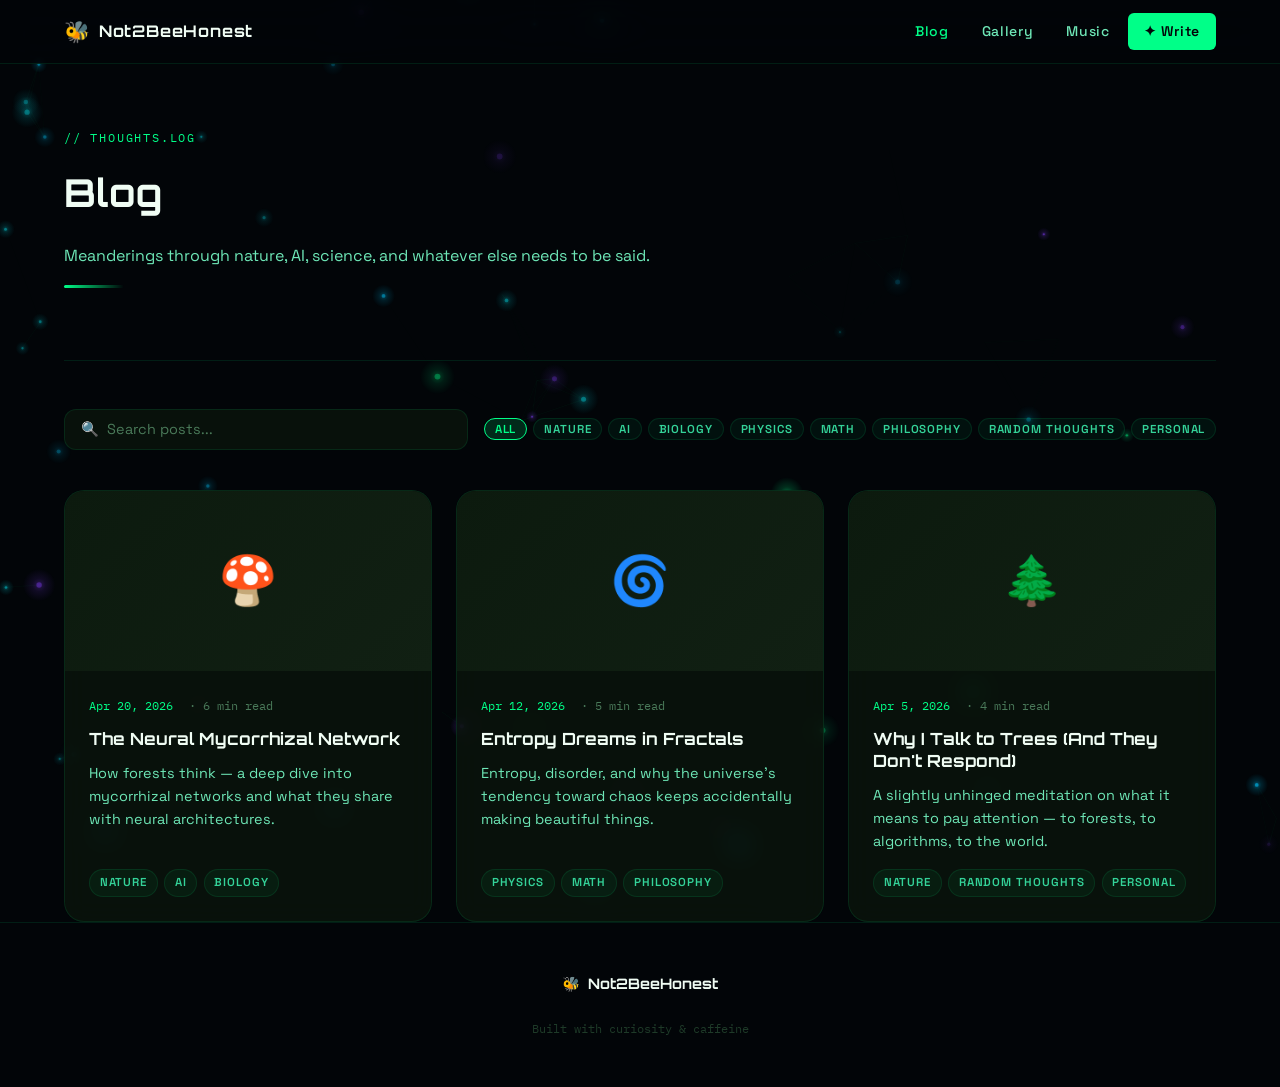
==== blog.html @ 47fa6329 "Initial launch: Not2BeeHonest personal blog Static blog with bioluminescent forest × AI/tech design." ====
<!DOCTYPE html>
<html lang="en">
<head>
  <meta charset="UTF-8">
  <meta name="viewport" content="width=device-width, initial-scale=1.0">
  <title>Blog — Not2BeeHonest</title>
  <link rel="icon" href="data:image/svg+xml,<svg xmlns='http://www.w3.org/2000/svg' viewBox='0 0 100 100'><text y='.9em' font-size='90'>🐝</text></svg>">
  <link rel="stylesheet" href="css/style.css">
</head>
<body>

<canvas id="particles-canvas"></canvas>

<nav class="nav-glass">
  <div class="nav-container">
    <a href="index.html" class="nav-logo"><span class="nav-logo-icon">🐝</span><span>Not2BeeHonest</span></a>
    <div class="nav-links">
      <a href="blog.html"    class="nav-link active">Blog</a>
      <a href="gallery.html" class="nav-link">Gallery</a>
      <a href="music.html"   class="nav-link">Music</a>
      <a href="admin.html"   class="nav-link nav-write">✦ Write</a>
    </div>
    <button class="nav-menu-btn" id="menuBtn">☰</button>
  </div>
</nav>
<div class="mobile-menu" id="mobileMenu">
  <a href="blog.html">Blog</a>
  <a href="gallery.html">Gallery</a>
  <a href="music.html">Music</a>
  <a href="admin.html">✦ Write</a>
</div>

<div class="page-wrapper">
  <div class="container">

    <div class="page-header reveal">
      <div class="section-label">// thoughts.log</div>
      <h1 class="section-title">Blog</h1>
      <p class="section-desc">Meanderings through nature, AI, science, and whatever else needs to be said.</p>
      <div class="divider"></div>
    </div>

    <!-- Search & Filters -->
    <div class="filter-bar reveal">
      <input type="text" class="search-input" id="searchInput" placeholder="🔍  Search posts..." oninput="filterPosts()">
      <div class="tag-filters" id="tagFilters"></div>
    </div>

    <!-- Post Grid -->
    <div class="blog-grid" id="blogGrid">
      <div style="color:var(--t4);grid-column:1/-1;text-align:center;padding:3rem">Loading posts…</div>
    </div>

  </div>
</div>

<footer class="footer">
  <div class="container">
    <div class="footer-inner">
      <div class="footer-brand"><span>🐝</span><span>Not2BeeHonest</span></div>
      <div class="footer-bottom"><span>Built with curiosity &amp; caffeine</span></div>
    </div>
  </div>
</footer>

<button class="scroll-top" aria-label="Scroll to top">↑</button>

<script src="js/particles.js"></script>
<script src="js/app.js"></script>
<script>
  let allPosts = [];
  let activeTag = 'all';

  async function init() {
    const data = await loadData('data/blogs.json');
    if (!data || !data.posts) { document.getElementById('blogGrid').innerHTML = '<div class="empty-state"><div class="empty-state-icon">📝</div><p class="empty-state-text">No posts yet. <a href="admin.html">Write one!</a></p></div>'; return; }
    allPosts = data.posts.sort((a, b) => new Date(b.date) - new Date(a.date));
    buildTagFilters();
    renderPosts(allPosts);
  }

  function buildTagFilters() {
    const tags = ['all', ...new Set(allPosts.flatMap(p => p.tags))];
    const el = document.getElementById('tagFilters');
    el.innerHTML = tags.map(t => `<button class="tag ${t==='all'?'active':''}" onclick="setTag('${t}')">${t}</button>`).join('');
  }

  function setTag(tag) {
    activeTag = tag;
    document.querySelectorAll('#tagFilters .tag').forEach(b => b.classList.toggle('active', b.textContent === tag));
    filterPosts();
  }

  function filterPosts() {
    const q = document.getElementById('searchInput').value.toLowerCase();
    const filtered = allPosts.filter(p => {
      const matchTag = activeTag === 'all' || p.tags.includes(activeTag);
      const matchQ   = !q || p.title.toLowerCase().includes(q) || p.excerpt.toLowerCase().includes(q) || p.tags.some(t => t.includes(q));
      return matchTag && matchQ;
    });
    renderPosts(filtered);
  }

  function renderPosts(posts) {
    const el = document.getElementById('blogGrid');
    if (!posts.length) { el.innerHTML = '<div class="empty-state" style="grid-column:1/-1"><div class="empty-state-icon">🔍</div><p class="empty-state-text">No posts match your search.</p></div>'; return; }
    el.innerHTML = posts.map(p => `
      <a href="post.html?id=${p.id}" class="post-card" style="text-decoration:none">
        <div class="post-cover">
          ${p.src ? `<img src="${p.src}" alt="${p.title}">` : `<div class="post-cover-placeholder">${p.coverEmoji || '📖'}</div>`}
        </div>
        <div class="post-body">
          <div class="post-meta">
            <span class="post-date">${fmtDate(p.date)}</span>
            <span class="post-read-time">· ${p.readTime || readTime(p.content)} min read</span>
          </div>
          <h2 class="post-title">${p.title}</h2>
          <p class="post-excerpt">${p.excerpt}</p>
          <div class="post-tags">${(p.tags || []).map(t => `<span class="tag">${t}</span>`).join('')}</div>
        </div>
      </a>`).join('');
  }

  init();
</script>
</body>
</html>
---- css/style.css ----
/* ============================================================
   Not2BeeHonest — Biomorphic Tech Theme
   Nature + AI + Science + Random Thoughts
   ============================================================ */

@import url('https://fonts.googleapis.com/css2?family=Orbitron:wght@400;700;900&family=Space+Grotesk:wght@300;400;500;600;700&family=IBM+Plex+Mono:ital,wght@0,300;0,400;1,300;1,400&display=swap');

/* ─── Variables ─────────────────────────────────────────── */
:root {
  --bg-0:       #020508;
  --bg-1:       #070d09;
  --bg-2:       #0c1a0e;
  --bg-3:       #112013;
  --bg-card:    rgba(11, 22, 13, 0.75);
  --bg-glass:   rgba(7, 20, 9, 0.6);

  --a1:  #00ff88;   /* bioluminescent green */
  --a2:  #7c3aed;   /* deep purple */
  --a3:  #06c8d4;   /* electric cyan */
  --a4:  #f97316;   /* solar orange */
  --a5:  #ec4899;   /* pink */

  --t0:  #f0fdf4;
  --t1:  #a7f3d0;
  --t2:  #6ee7b7;
  --t3:  #34d399;
  --t4:  #4a7a5a;
  --t5:  #1e3a28;

  --border:       rgba(0, 255, 136, 0.1);
  --border-hover: rgba(0, 255, 136, 0.35);

  --glow-g: 0 0 25px rgba(0, 255, 136, 0.2), 0 0 60px rgba(0, 255, 136, 0.08);
  --glow-p: 0 0 25px rgba(124, 58, 237, 0.2), 0 0 60px rgba(124, 58, 237, 0.08);
  --glow-c: 0 0 25px rgba(6, 200, 212, 0.2), 0 0 60px rgba(6, 200, 212, 0.08);

  --r-sm: 6px;
  --r-md: 12px;
  --r-lg: 20px;
  --r-xl: 32px;

  --t-fast: 150ms ease;
  --t-med:  300ms cubic-bezier(0.4, 0, 0.2, 1);
  --t-slow: 500ms cubic-bezier(0.4, 0, 0.2, 1);

  --nav-h: 64px;

  --font-head: 'Orbitron', monospace;
  --font-body: 'Space Grotesk', sans-serif;
  --font-mono: 'IBM Plex Mono', monospace;
}

/* ─── Reset ─────────────────────────────────────────────── */
*, *::before, *::after { box-sizing: border-box; margin: 0; padding: 0; }
html { scroll-behavior: smooth; font-size: 16px; }
body {
  background: var(--bg-0);
  color: var(--t0);
  font-family: var(--font-body);
  line-height: 1.7;
  min-height: 100vh;
  overflow-x: hidden;
}
a { color: var(--a1); text-decoration: none; transition: color var(--t-fast); }
a:hover { color: var(--t0); }
img { max-width: 100%; height: auto; display: block; }
ul, ol { list-style: none; }
button { cursor: pointer; font-family: var(--font-body); border: none; }
input, textarea, select { font-family: var(--font-body); }
::selection { background: rgba(0, 255, 136, 0.25); color: var(--t0); }

/* ─── Particle Canvas ───────────────────────────────────── */
#particles-canvas {
  position: fixed;
  top: 0; left: 0;
  width: 100%; height: 100%;
  pointer-events: none;
  z-index: 0;
}

/* ─── Layout ─────────────────────────────────────────────── */
.container {
  max-width: 1200px;
  margin: 0 auto;
  padding: 0 1.5rem;
  position: relative;
  z-index: 1;
}
.page-wrapper {
  padding-top: var(--nav-h);
  min-height: 100vh;
}

/* ─── Navigation ─────────────────────────────────────────── */
.nav-glass {
  position: fixed;
  top: 0; left: 0; right: 0;
  height: var(--nav-h);
  background: rgba(2, 5, 8, 0.7);
  backdrop-filter: blur(20px) saturate(150%);
  border-bottom: 1px solid var(--border);
  z-index: 100;
  transition: background var(--t-med);
}
.nav-container {
  max-width: 1200px;
  margin: 0 auto;
  padding: 0 1.5rem;
  height: 100%;
  display: flex;
  align-items: center;
  justify-content: space-between;
  gap: 2rem;
}
.nav-logo {
  display: flex;
  align-items: center;
  gap: 0.5rem;
  color: var(--t0);
  font-family: var(--font-head);
  font-size: 1rem;
  font-weight: 700;
  letter-spacing: 0.05em;
  transition: color var(--t-fast);
}
.nav-logo:hover { color: var(--a1); }
.nav-logo-icon { font-size: 1.3rem; }
.nav-links {
  display: flex;
  align-items: center;
  gap: 0.25rem;
}
.nav-link {
  color: var(--t2);
  font-size: 0.875rem;
  font-weight: 500;
  letter-spacing: 0.05em;
  padding: 0.4rem 0.9rem;
  border-radius: var(--r-sm);
  transition: color var(--t-fast), background var(--t-fast);
}
.nav-link:hover { color: var(--t0); background: rgba(255,255,255,0.05); }
.nav-link.active { color: var(--a1); }
.nav-write {
  color: var(--bg-0) !important;
  background: var(--a1);
  font-weight: 600;
  padding: 0.4rem 1rem;
  border-radius: var(--r-sm);
}
.nav-write:hover { background: var(--t1) !important; color: var(--bg-0) !important; }

.nav-menu-btn {
  display: none;
  background: none;
  color: var(--t1);
  font-size: 1.4rem;
  padding: 0.25rem;
}

/* Mobile Menu */
.mobile-menu {
  display: none;
  position: fixed;
  top: var(--nav-h);
  left: 0; right: 0;
  background: rgba(2, 5, 8, 0.97);
  backdrop-filter: blur(20px);
  border-bottom: 1px solid var(--border);
  padding: 1rem 1.5rem;
  z-index: 99;
  flex-direction: column;
  gap: 0.25rem;
}
.mobile-menu.open { display: flex; }
.mobile-menu a {
  color: var(--t1);
  padding: 0.75rem 1rem;
  border-radius: var(--r-sm);
  font-weight: 500;
  letter-spacing: 0.05em;
}
.mobile-menu a:hover { background: var(--bg-3); color: var(--t0); }

/* ─── Buttons ─────────────────────────────────────────────── */
.btn {
  display: inline-flex;
  align-items: center;
  gap: 0.4rem;
  padding: 0.7rem 1.5rem;
  border-radius: var(--r-md);
  font-size: 0.875rem;
  font-weight: 600;
  letter-spacing: 0.05em;
  transition: all var(--t-med);
  border: 1px solid transparent;
}
.btn-primary {
  background: var(--a1);
  color: var(--bg-0);
  border-color: var(--a1);
}
.btn-primary:hover {
  background: transparent;
  color: var(--a1);
  box-shadow: var(--glow-g);
}
.btn-ghost {
  background: transparent;
  color: var(--t1);
  border-color: var(--border-hover);
}
.btn-ghost:hover {
  border-color: var(--a1);
  color: var(--a1);
}
.btn-sm {
  padding: 0.4rem 0.9rem;
  font-size: 0.8rem;
}
.btn-purple {
  background: var(--a2);
  color: var(--t0);
  border-color: var(--a2);
}
.btn-purple:hover {
  background: transparent;
  color: var(--a2);
  box-shadow: var(--glow-p);
}

/* ─── Tag Pills ──────────────────────────────────────────── */
.tag {
  display: inline-flex;
  align-items: center;
  padding: 0.2rem 0.6rem;
  border-radius: 999px;
  font-size: 0.72rem;
  font-weight: 600;
  letter-spacing: 0.08em;
  text-transform: uppercase;
  border: 1px solid var(--border);
  color: var(--t3);
  background: rgba(0, 255, 136, 0.05);
  cursor: pointer;
  transition: all var(--t-fast);
}
.tag:hover, .tag.active {
  background: rgba(0, 255, 136, 0.15);
  border-color: var(--a1);
  color: var(--a1);
}

/* ─── Cards ──────────────────────────────────────────────── */
.card {
  background: var(--bg-card);
  border: 1px solid var(--border);
  border-radius: var(--r-lg);
  backdrop-filter: blur(12px);
  transition: border-color var(--t-med), transform var(--t-med), box-shadow var(--t-med);
}
.card:hover {
  border-color: var(--border-hover);
  transform: translateY(-3px);
  box-shadow: var(--glow-g);
}

/* ─── Section Headers ─────────────────────────────────────── */
.section-label {
  font-family: var(--font-mono);
  font-size: 0.75rem;
  color: var(--a1);
  letter-spacing: 0.15em;
  text-transform: uppercase;
  margin-bottom: 0.75rem;
}
.section-title {
  font-family: var(--font-head);
  font-size: clamp(1.5rem, 3vw, 2.5rem);
  font-weight: 700;
  color: var(--t0);
  margin-bottom: 1rem;
}
.section-desc {
  color: var(--t2);
  font-size: 1rem;
  max-width: 600px;
}

/* ─── Page Header (inner pages) ───────────────────────────── */
.page-header {
  padding: 4rem 0 3rem;
  border-bottom: 1px solid var(--border);
  margin-bottom: 3rem;
}

/* ─── Dividers ───────────────────────────────────────────── */
.divider {
  width: 60px;
  height: 3px;
  background: linear-gradient(90deg, var(--a1), transparent);
  border-radius: 999px;
  margin: 1rem 0 1.5rem;
}

/* ─── ═══════════════════════════════════════════════════════
   HERO
   ═══════════════════════════════════════════════════════ */
.hero {
  min-height: 100vh;
  display: flex;
  align-items: center;
  position: relative;
  padding: 6rem 1.5rem 4rem;
  overflow: hidden;
}
.hero::before {
  content: '';
  position: absolute;
  top: 20%;
  left: 50%;
  transform: translateX(-50%);
  width: 600px;
  height: 600px;
  background: radial-gradient(ellipse, rgba(0, 255, 136, 0.06) 0%, transparent 70%);
  pointer-events: none;
}
.hero::after {
  content: '';
  position: absolute;
  bottom: 0;
  left: 0; right: 0;
  height: 200px;
  background: linear-gradient(to bottom, transparent, var(--bg-0));
  pointer-events: none;
}
.hero-content {
  max-width: 760px;
  margin: 0 auto;
  text-align: center;
  position: relative;
  z-index: 2;
}
.hero-badge {
  display: inline-block;
  font-family: var(--font-mono);
  font-size: 0.8rem;
  color: var(--a1);
  letter-spacing: 0.1em;
  padding: 0.35rem 1rem;
  border: 1px solid rgba(0, 255, 136, 0.25);
  border-radius: 999px;
  margin-bottom: 1.5rem;
  background: rgba(0, 255, 136, 0.05);
  animation: fadeSlideDown 0.8s ease both;
}
.hero-title {
  font-family: var(--font-head);
  font-size: clamp(2.5rem, 8vw, 6rem);
  font-weight: 900;
  letter-spacing: -0.02em;
  line-height: 1;
  margin-bottom: 1.5rem;
  background: linear-gradient(135deg, var(--t0) 0%, var(--a1) 50%, var(--a3) 100%);
  -webkit-background-clip: text;
  -webkit-text-fill-color: transparent;
  background-clip: text;
  animation: fadeSlideDown 0.8s ease 0.1s both;
}
.hero-subtitle {
  font-size: clamp(1rem, 2.5vw, 1.25rem);
  color: var(--t2);
  line-height: 1.6;
  margin-bottom: 2.5rem;
  animation: fadeSlideDown 0.8s ease 0.2s both;
}
.hero-subtitle .hl-g { color: var(--a1); font-weight: 600; }
.hero-subtitle .hl-p { color: #a78bfa; font-weight: 600; }
.hero-subtitle .hl-c { color: var(--a3); font-weight: 600; }
.hero-cta {
  display: flex;
  gap: 1rem;
  justify-content: center;
  flex-wrap: wrap;
  animation: fadeSlideDown 0.8s ease 0.3s both;
}

/* Glitch effect */
.glitch {
  position: relative;
}
.glitch::before,
.glitch::after {
  content: attr(data-text);
  position: absolute;
  top: 0; left: 0;
  width: 100%; height: 100%;
  background: transparent;
  -webkit-background-clip: text;
  background-clip: text;
}
.glitch::before {
  color: rgba(0, 255, 136, 0.7);
  animation: glitch-1 4s infinite steps(1);
  -webkit-text-fill-color: rgba(0, 255, 136, 0.5);
}
.glitch::after {
  color: rgba(124, 58, 237, 0.7);
  animation: glitch-2 4s infinite steps(1);
  -webkit-text-fill-color: rgba(124, 58, 237, 0.5);
}

/* Scroll indicator */
.scroll-indicator {
  position: absolute;
  bottom: 2rem;
  left: 50%;
  transform: translateX(-50%);
  display: flex;
  flex-direction: column;
  align-items: center;
  gap: 0.4rem;
  color: var(--t4);
  font-size: 0.72rem;
  font-family: var(--font-mono);
  letter-spacing: 0.1em;
  animation: fadeSlideDown 1s ease 0.8s both;
  z-index: 2;
}
.scroll-line {
  width: 1px;
  height: 40px;
  background: linear-gradient(to bottom, var(--a1), transparent);
  animation: scrollPulse 2s ease infinite;
}

/* ─── Random Thought ──────────────────────────────────────── */
.thought-section {
  padding: 3rem 0;
  position: relative;
  z-index: 1;
}
.thought-card {
  background: var(--bg-card);
  border: 1px solid rgba(124, 58, 237, 0.2);
  border-radius: var(--r-xl);
  backdrop-filter: blur(16px);
  padding: 2rem 2.5rem;
  text-align: center;
  max-width: 700px;
  margin: 0 auto;
  position: relative;
}
.thought-card::before {
  content: '//';
  position: absolute;
  top: 1rem;
  left: 1.5rem;
  font-family: var(--font-mono);
  font-size: 0.8rem;
  color: var(--a2);
  opacity: 0.6;
}
.thought-label {
  font-family: var(--font-mono);
  font-size: 0.72rem;
  color: var(--a2);
  letter-spacing: 0.15em;
  text-transform: uppercase;
  margin-bottom: 0.75rem;
}
.thought-text {
  font-size: 1.1rem;
  color: var(--t1);
  font-style: italic;
  line-height: 1.6;
  margin-bottom: 1rem;
  min-height: 2em;
  transition: opacity 0.3s ease;
}
.thought-refresh {
  background: none;
  color: var(--a2);
  font-family: var(--font-mono);
  font-size: 0.8rem;
  padding: 0.3rem 0.8rem;
  border-radius: var(--r-sm);
  border: 1px solid rgba(124, 58, 237, 0.3);
  transition: all var(--t-fast);
}
.thought-refresh:hover {
  background: rgba(124, 58, 237, 0.15);
  color: #c4b5fd;
}

/* ─── Home Sections ────────────────────────────────────────── */
.home-sections {
  padding: 4rem 0 6rem;
  position: relative;
  z-index: 1;
}
.home-sections-grid {
  display: grid;
  grid-template-columns: 1fr 1fr;
  gap: 1.5rem;
}
.home-section-card {
  background: var(--bg-card);
  border: 1px solid var(--border);
  border-radius: var(--r-xl);
  backdrop-filter: blur(12px);
  padding: 2rem;
  transition: all var(--t-med);
}
.home-section-card:hover { border-color: var(--border-hover); }
.home-section-card.wide { grid-column: 1 / -1; }
.home-sec-header {
  display: flex;
  align-items: center;
  justify-content: space-between;
  margin-bottom: 1.5rem;
}
.home-sec-title {
  font-family: var(--font-head);
  font-size: 1.1rem;
  font-weight: 700;
  color: var(--t0);
}
.see-all {
  font-size: 0.8rem;
  color: var(--a1);
  font-weight: 500;
  letter-spacing: 0.05em;
  transition: gap var(--t-fast);
  display: flex;
  align-items: center;
  gap: 0.25rem;
}
.see-all:hover { color: var(--t0); gap: 0.5rem; }

/* ─── ═══════════════════════════════════════════════════════
   BLOG
   ═══════════════════════════════════════════════════════ */
.blog-grid {
  display: grid;
  grid-template-columns: repeat(auto-fill, minmax(340px, 1fr));
  gap: 1.5rem;
  position: relative;
  z-index: 1;
}
.post-card {
  background: var(--bg-card);
  border: 1px solid var(--border);
  border-radius: var(--r-lg);
  backdrop-filter: blur(12px);
  overflow: hidden;
  transition: all var(--t-med);
  display: flex;
  flex-direction: column;
}
.post-card:hover {
  border-color: var(--border-hover);
  transform: translateY(-4px);
  box-shadow: var(--glow-g);
}
.post-cover {
  height: 180px;
  background: linear-gradient(135deg, var(--bg-2), var(--bg-3));
  overflow: hidden;
  position: relative;
}
.post-cover img { width: 100%; height: 100%; object-fit: cover; }
.post-cover-placeholder {
  width: 100%;
  height: 100%;
  display: flex;
  align-items: center;
  justify-content: center;
  font-size: 3rem;
  background: linear-gradient(135deg, var(--bg-2) 0%, var(--bg-3) 100%);
}
.post-body { padding: 1.5rem; flex: 1; display: flex; flex-direction: column; }
.post-meta {
  display: flex;
  align-items: center;
  gap: 1rem;
  margin-bottom: 0.75rem;
  font-size: 0.78rem;
  color: var(--t4);
  font-family: var(--font-mono);
}
.post-date { color: var(--a1); }
.post-read-time { color: var(--t4); }
.post-title {
  font-family: var(--font-head);
  font-size: 1.05rem;
  font-weight: 700;
  color: var(--t0);
  line-height: 1.3;
  margin-bottom: 0.75rem;
  transition: color var(--t-fast);
}
.post-card:hover .post-title { color: var(--a1); }
.post-excerpt {
  color: var(--t2);
  font-size: 0.9rem;
  line-height: 1.6;
  flex: 1;
  margin-bottom: 1rem;
  display: -webkit-box;
  -webkit-line-clamp: 3;
  -webkit-box-orient: vertical;
  overflow: hidden;
}
.post-tags { display: flex; flex-wrap: wrap; gap: 0.4rem; }

/* Individual Post */
.post-full {
  max-width: 720px;
  margin: 0 auto;
  padding: 2rem 1.5rem 6rem;
  position: relative;
  z-index: 1;
}
.post-full-header { margin-bottom: 2.5rem; }
.post-full-title {
  font-family: var(--font-head);
  font-size: clamp(1.8rem, 4vw, 3rem);
  font-weight: 900;
  line-height: 1.2;
  margin-bottom: 1rem;
  color: var(--t0);
}
.post-full-meta {
  display: flex;
  flex-wrap: wrap;
  gap: 1.5rem;
  font-family: var(--font-mono);
  font-size: 0.8rem;
  color: var(--t4);
  margin-bottom: 1.5rem;
}
.post-full-meta .post-date { color: var(--a1); }
.post-progress {
  position: fixed;
  top: var(--nav-h);
  left: 0;
  height: 3px;
  background: linear-gradient(90deg, var(--a1), var(--a3));
  z-index: 99;
  transition: width 0.1s;
}

/* Markdown Content */
.md-content {
  color: var(--t1);
  font-size: 1.05rem;
  line-height: 1.8;
}
.md-content h1, .md-content h2, .md-content h3,
.md-content h4, .md-content h5 {
  font-family: var(--font-head);
  color: var(--t0);
  margin: 2.5rem 0 1rem;
  line-height: 1.3;
}
.md-content h1 { font-size: 2rem; }
.md-content h2 { font-size: 1.5rem; color: var(--a1); }
.md-content h3 { font-size: 1.2rem; }
.md-content p { margin: 1rem 0; }
.md-content a { color: var(--a1); border-bottom: 1px solid rgba(0,255,136,0.3); }
.md-content a:hover { border-color: var(--a1); }
.md-content ul, .md-content ol { padding-left: 1.5rem; margin: 1rem 0; }
.md-content li { margin: 0.4rem 0; }
.md-content ul li { list-style-type: '▸ '; }
.md-content ol li { list-style-type: decimal; }
.md-content blockquote {
  border-left: 3px solid var(--a1);
  padding: 0.75rem 1.5rem;
  margin: 1.5rem 0;
  background: rgba(0, 255, 136, 0.05);
  border-radius: 0 var(--r-sm) var(--r-sm) 0;
  color: var(--t2);
  font-style: italic;
}
.md-content code {
  font-family: var(--font-mono);
  font-size: 0.875em;
  background: rgba(0, 255, 136, 0.08);
  color: var(--a1);
  padding: 0.1em 0.4em;
  border-radius: var(--r-sm);
}
.md-content pre {
  background: var(--bg-2);
  border: 1px solid var(--border);
  border-radius: var(--r-md);
  padding: 1.5rem;
  overflow-x: auto;
  margin: 1.5rem 0;
}
.md-content pre code {
  background: none;
  padding: 0;
  color: var(--t1);
}
.md-content img {
  border-radius: var(--r-md);
  margin: 1.5rem auto;
  border: 1px solid var(--border);
}
.md-content hr {
  border: none;
  border-top: 1px solid var(--border);
  margin: 2.5rem 0;
}

/* Blog List Item (compact) */
.post-list-item {
  display: flex;
  gap: 1rem;
  padding: 0.75rem 0;
  border-bottom: 1px solid var(--border);
  transition: all var(--t-fast);
}
.post-list-item:last-child { border-bottom: none; }
.post-list-item:hover .post-list-title { color: var(--a1); }
.post-list-date {
  font-family: var(--font-mono);
  font-size: 0.75rem;
  color: var(--a1);
  white-space: nowrap;
  padding-top: 0.1rem;
}
.post-list-title {
  font-size: 0.9rem;
  font-weight: 600;
  color: var(--t1);
  transition: color var(--t-fast);
}

/* ─── Search & Filter Bar ─────────────────────────────────── */
.filter-bar {
  display: flex;
  flex-wrap: wrap;
  gap: 1rem;
  align-items: center;
  margin-bottom: 2.5rem;
  position: relative;
  z-index: 1;
}
.search-input {
  flex: 1;
  min-width: 200px;
  background: var(--bg-card);
  border: 1px solid var(--border);
  border-radius: var(--r-md);
  padding: 0.65rem 1rem;
  color: var(--t0);
  font-size: 0.9rem;
  transition: border-color var(--t-fast), box-shadow var(--t-fast);
}
.search-input:focus {
  outline: none;
  border-color: var(--border-hover);
  box-shadow: var(--glow-g);
}
.search-input::placeholder { color: var(--t4); }
.tag-filters {
  display: flex;
  flex-wrap: wrap;
  gap: 0.4rem;
}

/* ─── ═══════════════════════════════════════════════════════
   GALLERY
   ═══════════════════════════════════════════════════════ */
.gallery-filter-btns {
  display: flex;
  flex-wrap: wrap;
  gap: 0.4rem;
  margin-bottom: 2.5rem;
  position: relative;
  z-index: 1;
}
.gallery-filter-btn {
  background: transparent;
  border: 1px solid var(--border);
  color: var(--t3);
  padding: 0.4rem 1rem;
  border-radius: 999px;
  font-size: 0.8rem;
  font-weight: 600;
  letter-spacing: 0.08em;
  transition: all var(--t-fast);
}
.gallery-filter-btn:hover,
.gallery-filter-btn.active {
  background: rgba(0, 255, 136, 0.1);
  border-color: var(--a1);
  color: var(--a1);
}

.gallery-masonry {
  columns: 3 280px;
  column-gap: 1.25rem;
  position: relative;
  z-index: 1;
}
.gallery-item {
  break-inside: avoid;
  margin-bottom: 1.25rem;
  border-radius: var(--r-md);
  overflow: hidden;
  border: 1px solid var(--border);
  cursor: pointer;
  position: relative;
  background: var(--bg-2);
  transition: all var(--t-med);
}
.gallery-item:hover {
  border-color: var(--border-hover);
  transform: scale(1.01);
  box-shadow: var(--glow-g);
}
.gallery-item img {
  width: 100%;
  height: auto;
  display: block;
  transition: transform 0.4s ease;
}
.gallery-item:hover img { transform: scale(1.03); }
.gallery-overlay {
  position: absolute;
  bottom: 0; left: 0; right: 0;
  background: linear-gradient(to top, rgba(0,0,0,0.9), transparent);
  padding: 1.5rem 1rem 0.75rem;
  transform: translateY(100%);
  transition: transform var(--t-med);
}
.gallery-item:hover .gallery-overlay { transform: translateY(0); }
.gallery-overlay-title {
  font-size: 0.875rem;
  font-weight: 600;
  color: var(--t0);
  margin-bottom: 0.3rem;
}
.gallery-placeholder {
  width: 100%;
  padding-bottom: 66%;
  background: linear-gradient(135deg, var(--bg-2), var(--bg-3));
  position: relative;
  display: flex;
  align-items: center;
  justify-content: center;
}
.gallery-placeholder-content {
  position: absolute;
  top: 50%; left: 50%;
  transform: translate(-50%, -50%);
  text-align: center;
  color: var(--t4);
}
.gallery-placeholder-emoji { font-size: 2.5rem; margin-bottom: 0.5rem; }
.gallery-type-badge {
  position: absolute;
  top: 0.5rem;
  right: 0.5rem;
  background: rgba(2, 5, 8, 0.8);
  backdrop-filter: blur(8px);
  padding: 0.2rem 0.5rem;
  border-radius: var(--r-sm);
  font-size: 0.7rem;
  font-family: var(--font-mono);
  color: var(--t3);
  border: 1px solid var(--border);
}

/* Lightbox */
.lightbox {
  position: fixed;
  inset: 0;
  background: rgba(0,0,0,0.95);
  z-index: 1000;
  display: none;
  align-items: center;
  justify-content: center;
  padding: 2rem;
}
.lightbox.open { display: flex; }
.lightbox-inner {
  max-width: 900px;
  width: 100%;
  position: relative;
}
.lightbox-img {
  width: 100%;
  height: auto;
  max-height: 80vh;
  object-fit: contain;
  border-radius: var(--r-md);
}
.lightbox-caption {
  text-align: center;
  color: var(--t1);
  margin-top: 1rem;
  font-size: 0.9rem;
}
.lightbox-close {
  position: absolute;
  top: -2.5rem;
  right: 0;
  background: none;
  color: var(--t2);
  font-size: 1.5rem;
  font-weight: 300;
  transition: color var(--t-fast);
}
.lightbox-close:hover { color: var(--t0); }

/* ─── ═══════════════════════════════════════════════════════
   MUSIC
   ═══════════════════════════════════════════════════════ */
.music-layout {
  display: grid;
  grid-template-columns: 1fr;
  gap: 1.25rem;
  position: relative;
  z-index: 1;
}
.track-card {
  background: var(--bg-card);
  border: 1px solid var(--border);
  border-radius: var(--r-lg);
  backdrop-filter: blur(12px);
  overflow: hidden;
  transition: all var(--t-med);
}
.track-card:hover { border-color: var(--border-hover); }
.track-header {
  display: flex;
  align-items: center;
  gap: 1.25rem;
  padding: 1.25rem 1.5rem;
  cursor: pointer;
}
.track-art {
  width: 60px;
  height: 60px;
  border-radius: var(--r-md);
  background: linear-gradient(135deg, var(--bg-2), var(--bg-3));
  flex-shrink: 0;
  overflow: hidden;
  position: relative;
  border: 1px solid var(--border);
}
.track-art img { width: 100%; height: 100%; object-fit: cover; }
.track-art-placeholder {
  width: 100%;
  height: 100%;
  display: flex;
  align-items: center;
  justify-content: center;
  font-size: 1.8rem;
}
.track-info { flex: 1; min-width: 0; }
.track-title {
  font-family: var(--font-head);
  font-size: 1rem;
  font-weight: 700;
  color: var(--t0);
  white-space: nowrap;
  overflow: hidden;
  text-overflow: ellipsis;
}
.track-artist {
  font-size: 0.85rem;
  color: var(--t3);
  margin-top: 0.1rem;
}
.track-year {
  font-family: var(--font-mono);
  font-size: 0.75rem;
  color: var(--t4);
}
.track-actions {
  display: flex;
  align-items: center;
  gap: 0.5rem;
}
.track-btn {
  width: 36px;
  height: 36px;
  border-radius: 50%;
  background: rgba(0, 255, 136, 0.08);
  border: 1px solid rgba(0, 255, 136, 0.2);
  color: var(--a1);
  display: flex;
  align-items: center;
  justify-content: center;
  font-size: 0.9rem;
  transition: all var(--t-fast);
}
.track-btn:hover { background: rgba(0, 255, 136, 0.2); }
.track-expand-btn {
  background: none;
  border: none;
  color: var(--t4);
  font-size: 1.2rem;
  padding: 0.25rem;
  transition: transform var(--t-med), color var(--t-fast);
}
.track-card.expanded .track-expand-btn { transform: rotate(180deg); color: var(--a1); }

.track-body {
  max-height: 0;
  overflow: hidden;
  transition: max-height 0.5s cubic-bezier(0.4, 0, 0.2, 1);
}
.track-card.expanded .track-body { max-height: 1000px; }
.track-body-inner {
  border-top: 1px solid var(--border);
  padding: 1.5rem;
}
.track-note {
  font-style: italic;
  color: var(--t2);
  font-size: 0.9rem;
  margin-bottom: 1.25rem;
  padding: 0.75rem 1rem;
  background: rgba(124, 58, 237, 0.06);
  border-left: 2px solid var(--a2);
  border-radius: 0 var(--r-sm) var(--r-sm) 0;
}
.track-streaming {
  display: flex;
  flex-wrap: wrap;
  gap: 0.5rem;
  margin-bottom: 1.25rem;
}
.track-stream-btn {
  display: inline-flex;
  align-items: center;
  gap: 0.4rem;
  padding: 0.4rem 0.9rem;
  border-radius: var(--r-sm);
  font-size: 0.78rem;
  font-weight: 600;
  letter-spacing: 0.05em;
  border: 1px solid var(--border);
  color: var(--t2);
  background: transparent;
  transition: all var(--t-fast);
}
.track-stream-btn:hover { border-color: var(--a1); color: var(--a1); }

.track-lyrics-section { margin-top: 1rem; }
.track-lyrics-btn {
  width: 100%;
  background: rgba(0, 255, 136, 0.06);
  border: 1px dashed rgba(0, 255, 136, 0.25);
  color: var(--a1);
  padding: 0.6rem;
  border-radius: var(--r-md);
  font-size: 0.85rem;
  font-weight: 600;
  letter-spacing: 0.08em;
  transition: all var(--t-fast);
}
.track-lyrics-btn:hover { background: rgba(0, 255, 136, 0.12); border-style: solid; }
.lyrics-container {
  margin-top: 1rem;
  background: var(--bg-2);
  border: 1px solid var(--border);
  border-radius: var(--r-md);
  padding: 1.5rem;
  display: none;
}
.lyrics-container.visible { display: block; }
.lyrics-loading {
  text-align: center;
  color: var(--t4);
  font-family: var(--font-mono);
  font-size: 0.85rem;
  padding: 1rem;
}
.lyrics-text {
  font-family: var(--font-mono);
  font-size: 0.875rem;
  color: var(--t2);
  line-height: 1.9;
  white-space: pre-line;
  max-height: 400px;
  overflow-y: auto;
}
.lyrics-text::-webkit-scrollbar { width: 4px; }
.lyrics-text::-webkit-scrollbar-track { background: transparent; }
.lyrics-text::-webkit-scrollbar-thumb { background: var(--a1); border-radius: 2px; }
.lyrics-source {
  font-family: var(--font-mono);
  font-size: 0.7rem;
  color: var(--t4);
  text-align: right;
  margin-top: 0.75rem;
}

/* Music list compact */
.music-list-item {
  display: flex;
  align-items: center;
  gap: 0.75rem;
  padding: 0.6rem 0;
  border-bottom: 1px solid var(--border);
  cursor: pointer;
  transition: all var(--t-fast);
}
.music-list-item:last-child { border-bottom: none; }
.music-list-item:hover .music-list-title { color: var(--a1); }
.music-list-art {
  width: 38px;
  height: 38px;
  border-radius: var(--r-sm);
  background: var(--bg-2);
  flex-shrink: 0;
  display: flex;
  align-items: center;
  justify-content: center;
  font-size: 1.1rem;
  border: 1px solid var(--border);
}
.music-list-title {
  font-size: 0.875rem;
  font-weight: 600;
  color: var(--t1);
  transition: color var(--t-fast);
}
.music-list-artist { font-size: 0.78rem; color: var(--t4); }

/* ─── ═══════════════════════════════════════════════════════
   ADMIN PANEL
   ═══════════════════════════════════════════════════════ */
.admin-gate {
  position: fixed;
  inset: 0;
  background: rgba(2, 5, 8, 0.97);
  z-index: 200;
  display: flex;
  align-items: center;
  justify-content: center;
  padding: 2rem;
}
.admin-login-card {
  background: var(--bg-card);
  border: 1px solid var(--border);
  border-radius: var(--r-xl);
  padding: 3rem 2.5rem;
  max-width: 400px;
  width: 100%;
  text-align: center;
}
.admin-login-icon { font-size: 3rem; margin-bottom: 1rem; }
.admin-login-title {
  font-family: var(--font-head);
  font-size: 1.5rem;
  font-weight: 900;
  color: var(--t0);
  margin-bottom: 0.5rem;
}
.admin-login-sub { font-size: 0.875rem; color: var(--t4); margin-bottom: 2rem; }
.form-group { margin-bottom: 1rem; text-align: left; }
.form-label {
  display: block;
  font-size: 0.78rem;
  font-weight: 600;
  letter-spacing: 0.08em;
  color: var(--t3);
  margin-bottom: 0.4rem;
  font-family: var(--font-mono);
}
.form-input {
  width: 100%;
  background: var(--bg-2);
  border: 1px solid var(--border);
  border-radius: var(--r-md);
  padding: 0.7rem 1rem;
  color: var(--t0);
  font-size: 0.9rem;
  transition: border-color var(--t-fast), box-shadow var(--t-fast);
}
.form-input:focus {
  outline: none;
  border-color: var(--a1);
  box-shadow: var(--glow-g);
}
.form-textarea {
  resize: vertical;
  min-height: 120px;
}
.form-error {
  color: #f87171;
  font-size: 0.8rem;
  margin-top: 0.5rem;
  display: none;
}
.form-error.visible { display: block; }

/* Admin Layout */
.admin-layout {
  display: none;
  min-height: 100vh;
  padding: var(--nav-h) 0 4rem;
}
.admin-layout.active { display: block; }
.admin-header {
  padding: 2rem 0 1.5rem;
  border-bottom: 1px solid var(--border);
  margin-bottom: 2rem;
}
.admin-title {
  font-family: var(--font-head);
  font-size: 1.5rem;
  font-weight: 900;
  color: var(--t0);
  margin-bottom: 0.25rem;
}
.admin-tabs {
  display: flex;
  gap: 0.25rem;
  background: var(--bg-2);
  padding: 0.25rem;
  border-radius: var(--r-md);
  width: fit-content;
  margin-bottom: 2rem;
  position: relative;
  z-index: 1;
}
.admin-tab {
  padding: 0.5rem 1.25rem;
  border-radius: var(--r-sm);
  font-size: 0.875rem;
  font-weight: 600;
  color: var(--t4);
  background: none;
  border: none;
  transition: all var(--t-fast);
}
.admin-tab:hover { color: var(--t1); }
.admin-tab.active { background: var(--bg-card); color: var(--t0); }
.admin-tab-content { display: none; position: relative; z-index: 1; }
.admin-tab-content.active { display: block; }

/* Editor */
.editor-layout {
  display: grid;
  grid-template-columns: 1fr 1fr;
  gap: 1.5rem;
  height: 600px;
}
.editor-pane {
  background: var(--bg-card);
  border: 1px solid var(--border);
  border-radius: var(--r-lg);
  overflow: hidden;
  display: flex;
  flex-direction: column;
}
.editor-pane-header {
  padding: 0.75rem 1rem;
  border-bottom: 1px solid var(--border);
  font-family: var(--font-mono);
  font-size: 0.75rem;
  color: var(--t4);
  letter-spacing: 0.08em;
  display: flex;
  align-items: center;
  gap: 0.5rem;
}
.editor-pane-dot {
  width: 8px;
  height: 8px;
  border-radius: 50%;
  background: var(--a1);
}
.editor-textarea {
  flex: 1;
  background: transparent;
  border: none;
  padding: 1rem;
  color: var(--t1);
  font-family: var(--font-mono);
  font-size: 0.875rem;
  line-height: 1.7;
  resize: none;
  width: 100%;
  overflow-y: auto;
}
.editor-textarea:focus { outline: none; }
.editor-preview {
  flex: 1;
  padding: 1rem;
  overflow-y: auto;
}
.editor-toolbar {
  display: flex;
  flex-wrap: wrap;
  gap: 0.5rem;
  margin-bottom: 1rem;
  position: relative;
  z-index: 1;
}
.editor-tool-btn {
  background: var(--bg-2);
  border: 1px solid var(--border);
  color: var(--t2);
  padding: 0.35rem 0.75rem;
  border-radius: var(--r-sm);
  font-family: var(--font-mono);
  font-size: 0.75rem;
  transition: all var(--t-fast);
}
.editor-tool-btn:hover { border-color: var(--a1); color: var(--a1); }

/* Admin Posts List */
.admin-posts-list { display: flex; flex-direction: column; gap: 0.5rem; margin-bottom: 2rem; }
.admin-post-item {
  display: flex;
  align-items: center;
  gap: 1rem;
  background: var(--bg-card);
  border: 1px solid var(--border);
  border-radius: var(--r-md);
  padding: 0.75rem 1rem;
}
.admin-post-title { flex: 1; font-weight: 600; color: var(--t1); font-size: 0.9rem; }
.admin-post-date { font-family: var(--font-mono); font-size: 0.75rem; color: var(--t4); }
.admin-post-actions { display: flex; gap: 0.4rem; }
.admin-action-btn {
  background: none;
  border: 1px solid var(--border);
  color: var(--t3);
  padding: 0.25rem 0.6rem;
  border-radius: var(--r-sm);
  font-size: 0.75rem;
  transition: all var(--t-fast);
}
.admin-action-btn:hover { border-color: var(--a1); color: var(--a1); }
.admin-action-btn.danger:hover { border-color: #f87171; color: #f87171; }

/* Gallery/Music admin forms */
.admin-form-grid {
  display: grid;
  grid-template-columns: repeat(auto-fill, minmax(300px, 1fr));
  gap: 1rem;
  margin-bottom: 2rem;
}
.admin-section-title {
  font-family: var(--font-head);
  font-size: 1rem;
  font-weight: 700;
  color: var(--t0);
  margin-bottom: 1rem;
}

/* Export section */
.export-section {
  margin-top: 3rem;
  padding: 1.5rem;
  background: rgba(0, 255, 136, 0.04);
  border: 1px dashed rgba(0, 255, 136, 0.2);
  border-radius: var(--r-lg);
}
.export-title {
  font-family: var(--font-mono);
  font-size: 0.8rem;
  color: var(--a1);
  letter-spacing: 0.1em;
  margin-bottom: 0.5rem;
}
.export-desc { font-size: 0.85rem; color: var(--t4); margin-bottom: 1rem; }
.export-btns { display: flex; flex-wrap: wrap; gap: 0.75rem; }

/* Toast */
.toast {
  position: fixed;
  bottom: 2rem;
  right: 2rem;
  background: var(--bg-card);
  border: 1px solid var(--a1);
  border-radius: var(--r-md);
  padding: 0.75rem 1.25rem;
  color: var(--t0);
  font-size: 0.875rem;
  z-index: 500;
  backdrop-filter: blur(16px);
  transform: translateY(100px);
  opacity: 0;
  transition: all var(--t-med);
  box-shadow: var(--glow-g);
}
.toast.show { transform: translateY(0); opacity: 1; }
.toast.error { border-color: #f87171; box-shadow: 0 0 25px rgba(248, 113, 113, 0.2); }

/* ─── Footer ──────────────────────────────────────────────── */
.footer {
  border-top: 1px solid var(--border);
  padding: 3rem 0;
  position: relative;
  z-index: 1;
}
.footer-inner {
  display: flex;
  flex-direction: column;
  align-items: center;
  text-align: center;
  gap: 1rem;
}
.footer-brand {
  display: flex;
  align-items: center;
  gap: 0.5rem;
  font-family: var(--font-head);
  font-size: 0.9rem;
  font-weight: 700;
  color: var(--t0);
}
.footer-quote {
  font-family: var(--font-mono);
  font-size: 0.8rem;
  color: var(--t4);
  font-style: italic;
  max-width: 500px;
}
.footer-quote span { color: var(--a1); }
.footer-bottom {
  display: flex;
  gap: 2rem;
  align-items: center;
  font-family: var(--font-mono);
  font-size: 0.72rem;
  color: var(--t5);
  margin-top: 0.5rem;
}

/* ─── Empty States ────────────────────────────────────────── */
.empty-state {
  text-align: center;
  padding: 4rem 2rem;
  color: var(--t4);
}
.empty-state-icon { font-size: 3rem; margin-bottom: 1rem; opacity: 0.5; }
.empty-state-text { font-size: 0.9rem; }

/* ─── Scroll to Top ───────────────────────────────────────── */
.scroll-top {
  position: fixed;
  bottom: 2rem;
  left: 2rem;
  width: 40px;
  height: 40px;
  border-radius: 50%;
  background: var(--bg-card);
  border: 1px solid var(--border);
  color: var(--t3);
  display: flex;
  align-items: center;
  justify-content: center;
  font-size: 1rem;
  cursor: pointer;
  z-index: 50;
  opacity: 0;
  transform: translateY(20px);
  transition: all var(--t-med);
  backdrop-filter: blur(8px);
}
.scroll-top.visible { opacity: 1; transform: translateY(0); }
.scroll-top:hover { border-color: var(--a1); color: var(--a1); box-shadow: var(--glow-g); }

/* ─── Animations ──────────────────────────────────────────── */
@keyframes fadeSlideDown {
  from { opacity: 0; transform: translateY(-20px); }
  to   { opacity: 1; transform: translateY(0); }
}
@keyframes fadeSlideUp {
  from { opacity: 0; transform: translateY(20px); }
  to   { opacity: 1; transform: translateY(0); }
}
@keyframes fadeIn {
  from { opacity: 0; }
  to   { opacity: 1; }
}
@keyframes scrollPulse {
  0%, 100% { opacity: 0.3; transform: scaleY(0.5); transform-origin: top; }
  50%       { opacity: 1;   transform: scaleY(1);   transform-origin: top; }
}
@keyframes glitch-1 {
  0%, 92%, 100% { clip-path: none; transform: none; }
  93%            { clip-path: inset(10% 0 80% 0); transform: translateX(-4px); }
  95%            { clip-path: inset(50% 0 30% 0); transform: translateX(4px); }
  97%            { clip-path: inset(80% 0 5%  0); transform: translateX(-2px); }
}
@keyframes glitch-2 {
  0%, 90%, 100% { clip-path: none; transform: none; }
  91%            { clip-path: inset(5% 0 85% 0); transform: translateX(4px); }
  93%            { clip-path: inset(60% 0 25% 0); transform: translateX(-4px); }
  95%            { clip-path: inset(85% 0 0   0); transform: translateX(2px); }
}
@keyframes pulse-ring {
  0%   { transform: scale(0.8); opacity: 1; }
  100% { transform: scale(1.6); opacity: 0; }
}
@keyframes float {
  0%, 100% { transform: translateY(0); }
  50%       { transform: translateY(-8px); }
}

/* Reveal on scroll */
.reveal {
  opacity: 0;
  transform: translateY(24px);
  transition: opacity 0.6s ease, transform 0.6s ease;
}
.reveal.visible { opacity: 1; transform: translateY(0); }

/* ─── Scrollbar ───────────────────────────────────────────── */
::-webkit-scrollbar { width: 6px; height: 6px; }
::-webkit-scrollbar-track { background: var(--bg-1); }
::-webkit-scrollbar-thumb { background: var(--t5); border-radius: 3px; }
::-webkit-scrollbar-thumb:hover { background: var(--a1); }

/* ─── Responsive ──────────────────────────────────────────── */
@media (max-width: 768px) {
  .nav-links { display: none; }
  .nav-menu-btn { display: block; }

  .hero { padding: 7rem 1.5rem 4rem; }

  .home-sections-grid { grid-template-columns: 1fr; }
  .home-section-card.wide { grid-column: 1; }

  .editor-layout { grid-template-columns: 1fr; height: auto; }
  .editor-pane { height: 300px; }

  .gallery-masonry { columns: 2 200px; }

  .blog-grid { grid-template-columns: 1fr; }

  .post-full { padding: 1.5rem 1rem 4rem; }

  .filter-bar { flex-direction: column; align-items: stretch; }

  .admin-form-grid { grid-template-columns: 1fr; }

  .footer-bottom { flex-direction: column; gap: 0.5rem; }
}
@media (max-width: 480px) {
  .gallery-masonry { columns: 1; }
  .thought-card { padding: 1.5rem; }
  .hero-cta { flex-direction: column; align-items: center; }
}
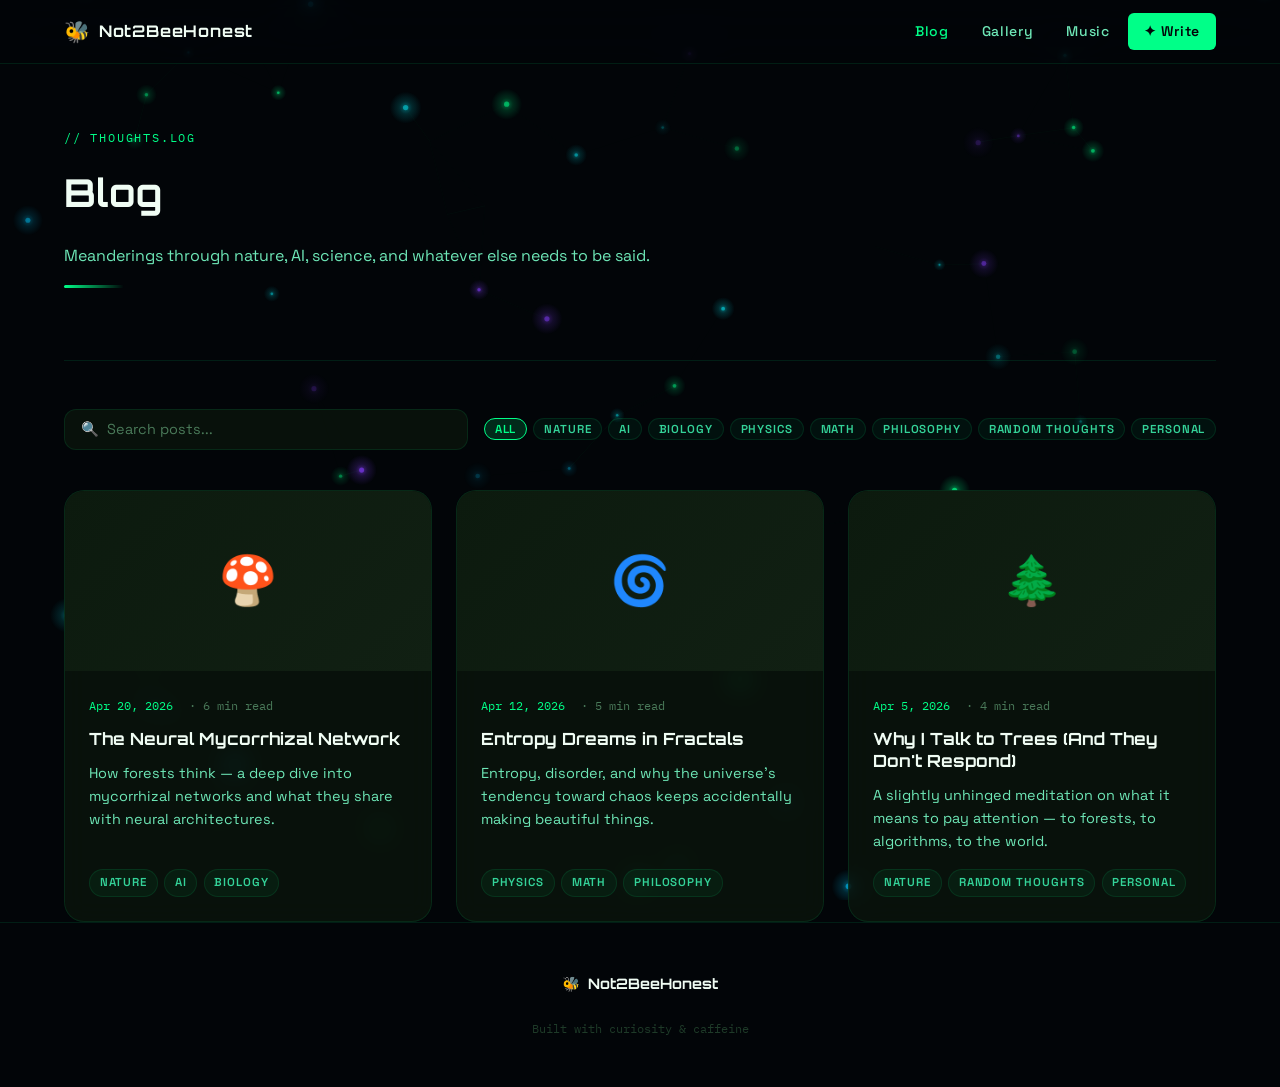
==== commit 85abda5b: "Fix blog post content invisible, cover image display, and add image uploaders - Fix post.html: revea" ====
--- a/blog.html
+++ b/blog.html
@@ -107,7 +107,7 @@
     el.innerHTML = posts.map(p => `
       <a href="post.html?id=${p.id}" class="post-card" style="text-decoration:none">
         <div class="post-cover">
-          ${p.src ? `<img src="${p.src}" alt="${p.title}">` : `<div class="post-cover-placeholder">${p.coverEmoji || '📖'}</div>`}
+          ${p.cover ? `<img src="${p.cover}" alt="${p.title}">` : `<div class="post-cover-placeholder">${p.coverEmoji || '📖'}</div>`}
         </div>
         <div class="post-body">
           <div class="post-meta">
--- a/css/style.css
+++ b/css/style.css
@@ -1361,6 +1361,13 @@
   margin-bottom: 1rem;
 }
 
+/* Drop Zone */
+.drop-zone-active {
+  border-color: var(--a1) !important;
+  background: rgba(0, 255, 136, 0.04) !important;
+  box-shadow: var(--glow-g);
+}
+
 /* Export section */
 .export-section {
   margin-top: 3rem;
